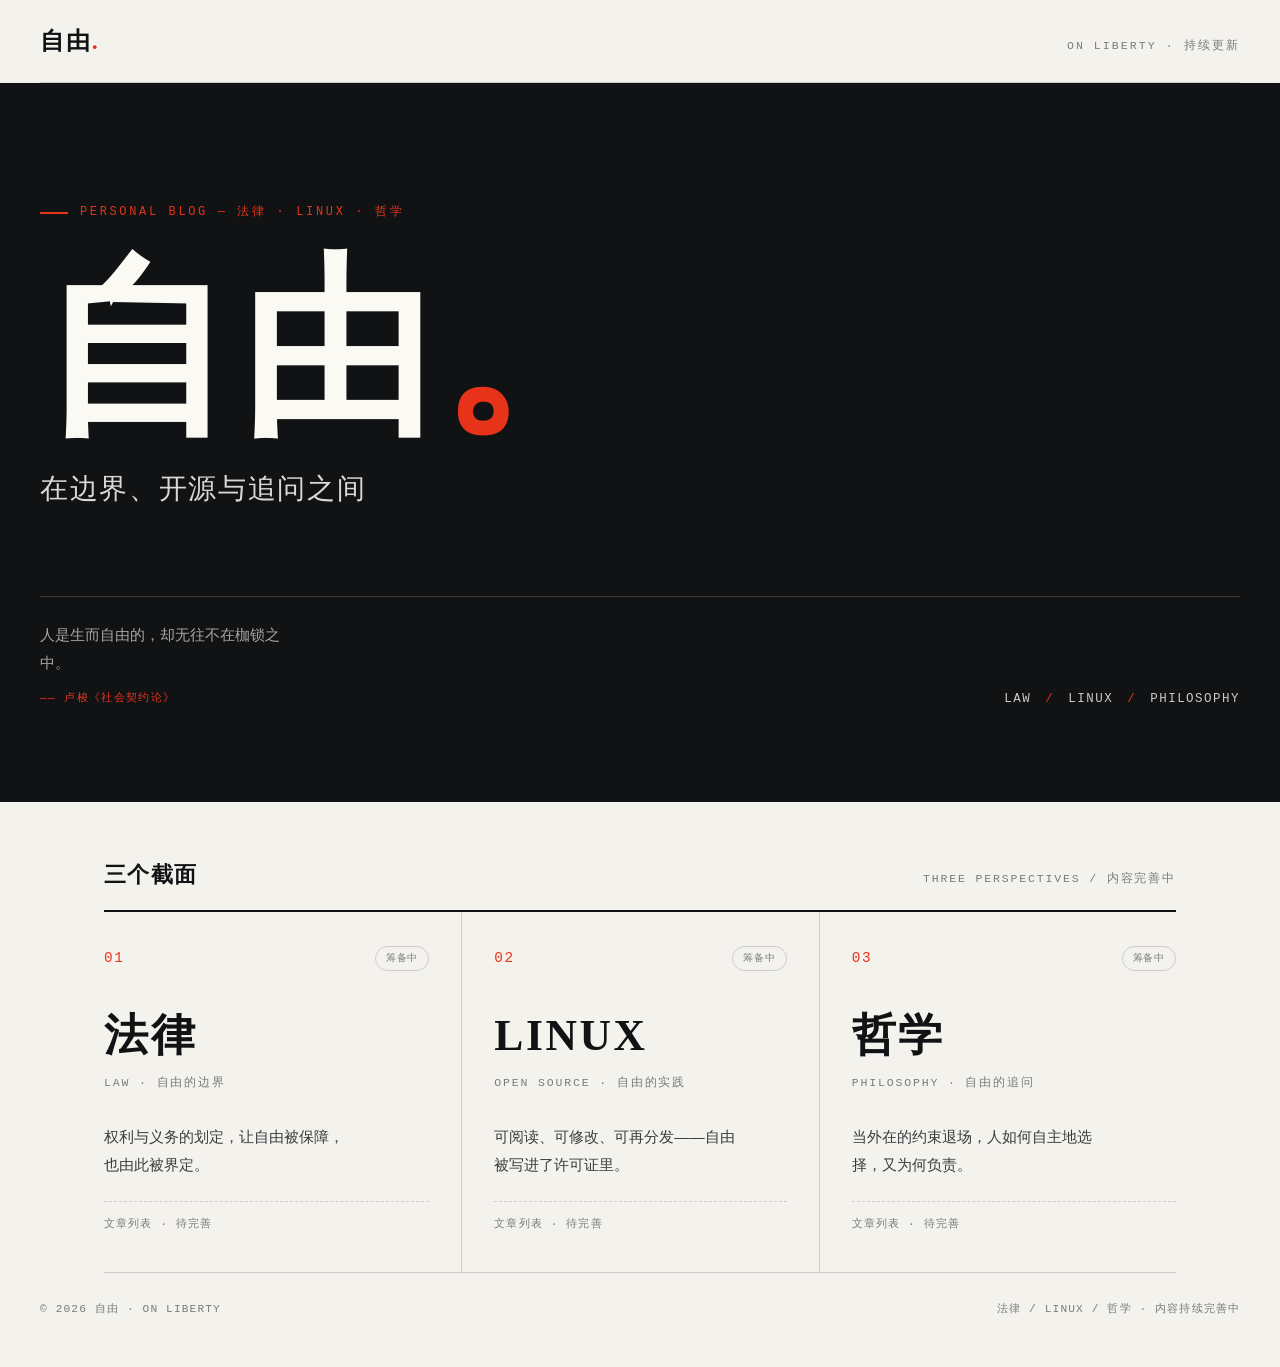
==== index.html @ ce032fa9 "Add files via upload" ====
<!DOCTYPE html>
<html lang="zh-CN">
<head>
  <meta charset="UTF-8">
  <meta name="viewport" content="width=device-width, initial-scale=1.0">
  <title>自由 · 法律 / LINUX / 哲学</title>
  <meta name="description" content="一个关于自由的个人博客：法律的边界、哲学的追问，与 Linux 的开源精神。">
  <style>
    :root {
      --paper: #F4F2ED;   /* 纸白 */
      --ink:   #111214;   /* 墨黑 */
      --red:   #E6331A;   /* 朱红 */
      --white: #FBF9F4;
      --muted: #7A7B7E;
      --line:  rgba(17, 18, 20, .16);
      --serif: "Noto Serif SC", "Source Han Serif SC", "Songti SC", "STSong", "SimSun", serif;
      --sans:  -apple-system, BlinkMacSystemFont, "PingFang SC", "Microsoft YaHei", "Helvetica Neue", Arial, sans-serif;
      --mono:  "SF Mono", "JetBrains Mono", "Roboto Mono", Consolas, "Courier New", monospace;
    }

    * { box-sizing: border-box; margin: 0; padding: 0; }
    html { scroll-behavior: smooth; }
    body {
      background: var(--paper);
      color: var(--ink);
      font-family: var(--sans);
      line-height: 1.6;
      -webkit-font-smoothing: antialiased;
      text-rendering: optimizeLegibility;
    }
    .wrap { max-width: 1200px; margin: 0 auto; padding: 0 clamp(20px, 5vw, 64px); }

    /* ---------- 页眉 ---------- */
    .site-header {
      display: flex; align-items: baseline; justify-content: space-between;
      padding: 22px 0; border-bottom: 1px solid var(--line);
    }
    .brand {
      font-family: var(--serif); font-size: 1.5rem; font-weight: 700;
      letter-spacing: .08em; color: var(--ink); text-decoration: none;
    }
    .brand i { color: var(--red); font-style: normal; }
    .header-meta {
      font-family: var(--mono); font-size: .72rem; letter-spacing: .18em;
      color: var(--muted); text-transform: uppercase;
    }

    /* ---------- 首屏 ---------- */
    .hero { background: var(--ink); color: var(--white); }
    .hero-inner { padding: clamp(64px, 10vw, 120px) 0 clamp(52px, 8vw, 92px); }
    .eyebrow {
      display: flex; align-items: center; gap: 12px;
      font-family: var(--mono); font-size: .75rem; letter-spacing: .22em;
      color: var(--red); text-transform: uppercase;
    }
    .eyebrow::before { content: ""; width: 28px; height: 2px; background: var(--red); }
    .hero-title {
      font-family: var(--serif); font-weight: 600;
      font-size: clamp(5rem, 16vw, 12rem); line-height: .98;
      letter-spacing: .04em; margin: 34px 0 22px;
    }
    .hero-title span { color: var(--red); }
    .hero-sub {
      font-family: var(--serif); letter-spacing: .06em;
      font-size: clamp(1.1rem, 2.4vw, 1.75rem); color: rgba(251, 249, 244, .86);
    }
    .hero-bottom {
      margin-top: clamp(48px, 7vw, 84px); padding-top: 24px;
      border-top: 1px solid rgba(251, 249, 244, .18);
      display: flex; flex-wrap: wrap; gap: 28px;
      align-items: flex-end; justify-content: space-between;
    }
    .quote {
      font-family: var(--serif); font-size: .95rem; line-height: 1.9;
      color: rgba(251, 249, 244, .64); max-width: 34ch;
    }
    .quote cite {
      display: block; margin-top: 10px; font-style: normal;
      font-family: var(--mono); font-size: .7rem; letter-spacing: .12em; color: var(--red);
    }
    .hero-tags {
      display: flex; gap: 14px; flex-wrap: wrap;
      font-family: var(--mono); font-size: .78rem; letter-spacing: .12em;
      color: rgba(251, 249, 244, .8);
    }
    .hero-tags span + span::before { content: "/"; margin-right: 14px; color: var(--red); }

    /* ---------- 板块 ---------- */
    .sections-head {
      display: flex; align-items: baseline; justify-content: space-between;
      padding: 56px 0 18px; border-bottom: 2px solid var(--ink);
    }
    .sections-head h2 { font-family: var(--serif); font-size: 1.35rem; letter-spacing: .06em; }
    .sections-head span {
      font-family: var(--mono); font-size: .72rem;
      letter-spacing: .16em; color: var(--muted);
    }
    .grid {
      display: grid; grid-template-columns: repeat(3, 1fr);
      border-bottom: 1px solid var(--line);
    }
    .card {
      display: flex; flex-direction: column; min-height: 340px;
      padding: 34px 32px 38px; border-left: 1px solid var(--line);
      transition: background .25s ease;
    }
    .card:first-child { border-left: none; padding-left: 0; }
    .card:last-child { padding-right: 0; }
    .card:hover { background: rgba(230, 51, 26, .045); }
    .card-top {
      display: flex; align-items: center; justify-content: space-between;
      font-family: var(--mono); font-size: .72rem; letter-spacing: .14em;
    }
    .num { color: var(--red); font-size: .9rem; }
    .status {
      color: var(--muted); border: 1px solid var(--line);
      border-radius: 100px; padding: 3px 10px; font-size: .65rem; letter-spacing: .08em;
    }
    .card h3 {
      font-family: var(--serif); font-size: clamp(2rem, 3.4vw, 2.75rem);
      letter-spacing: .06em; margin: 30px 0 4px; position: relative; width: fit-content;
    }
    .card h3::after {
      content: ""; position: absolute; left: 0; bottom: -6px;
      width: 0; height: 2px; background: var(--red); transition: width .3s ease;
    }
    .card:hover h3::after { width: 100%; }
    .card .en {
      font-family: var(--mono); font-size: .72rem; letter-spacing: .16em;
      color: var(--muted); text-transform: uppercase;
    }
    .card .desc {
      margin-top: auto; padding-top: 30px; max-width: 30ch;
      font-size: .95rem; line-height: 1.85; color: #3B3C40;
    }
    .card .todo {
      margin-top: 22px; padding-top: 14px; border-top: 1px dashed var(--line);
      font-family: var(--mono); font-size: .7rem; letter-spacing: .1em; color: var(--muted);
    }

    /* ---------- 页脚 ---------- */
    .site-footer {
      display: flex; flex-wrap: wrap; gap: 12px; justify-content: space-between;
      padding: 28px 0 48px;
      font-family: var(--mono); font-size: .7rem; letter-spacing: .1em; color: var(--muted);
    }

    /* ---------- 响应式 ---------- */
    @media (max-width: 860px) {
      .grid { grid-template-columns: 1fr; }
      .card, .card:first-child, .card:last-child {
        border-left: none; border-top: 1px solid var(--line);
        padding: 30px 0 34px; min-height: 0;
      }
      .card:first-child { border-top: none; }
      .card .desc { padding-top: 22px; }
      .hero-bottom { align-items: flex-start; flex-direction: column; }
    }
  </style>
</head>
<body>

  <header class="site-header wrap">
    <a class="brand" href="#">自由<i>.</i></a>
    <span class="header-meta">On Liberty · 持续更新</span>
  </header>

  <main>
    <!-- 首屏：站点主题与定位，后期可直接替换标语 -->
    <section class="hero">
      <div class="wrap hero-inner">
        <p class="eyebrow">Personal Blog — 法律 · LINUX · 哲学</p>
        <h1 class="hero-title">自由<span>。</span></h1>
        <p class="hero-sub">在边界、开源与追问之间</p>

        <div class="hero-bottom">
          <blockquote class="quote">
            人是生而自由的，却无往不在枷锁之中。
            <cite>—— 卢梭《社会契约论》</cite>
          </blockquote>
          <div class="hero-tags">
            <span>LAW</span><span>LINUX</span><span>PHILOSOPHY</span>
          </div>
        </div>
      </div>
    </section>

    <!-- 三大板块骨架：后续往每个 .card 内补充文章列表即可 -->
    <section class="wrap" aria-label="内容板块">
      <div class="sections-head">
        <h2>三个截面</h2>
        <span>THREE PERSPECTIVES / 内容完善中</span>
      </div>

      <div class="grid">

        <!-- 01 法律：后期在此补充文章条目，建议用 <ul><li><a href="文章链接">标题</a></li></ul> -->
        <article class="card" id="law">
          <div class="card-top">
            <span class="num">01</span>
            <span class="status">筹备中</span>
          </div>
          <h3>法律</h3>
          <p class="en">Law · 自由的边界</p>
          <p class="desc">权利与义务的划定，让自由被保障，也由此被界定。</p>
          <p class="todo">文章列表 · 待完善</p>
        </article>

        <!-- 02 LINUX：后期在此补充文章条目 -->
        <article class="card" id="linux">
          <div class="card-top">
            <span class="num">02</span>
            <span class="status">筹备中</span>
          </div>
          <h3>LINUX</h3>
          <p class="en">Open Source · 自由的实践</p>
          <p class="desc">可阅读、可修改、可再分发——自由被写进了许可证里。</p>
          <p class="todo">文章列表 · 待完善</p>
        </article>

        <!-- 03 哲学：后期在此补充文章条目 -->
        <article class="card" id="philosophy">
          <div class="card-top">
            <span class="num">03</span>
            <span class="status">筹备中</span>
          </div>
          <h3>哲学</h3>
          <p class="en">Philosophy · 自由的追问</p>
          <p class="desc">当外在的约束退场，人如何自主地选择，又为何负责。</p>
          <p class="todo">文章列表 · 待完善</p>
        </article>

      </div>
    </section>
  </main>

  <footer class="site-footer wrap">
    <span>© 2026 自由 · ON LIBERTY</span>
    <span>法律 / LINUX / 哲学 · 内容持续完善中</span>
  </footer>

</body>
</html>
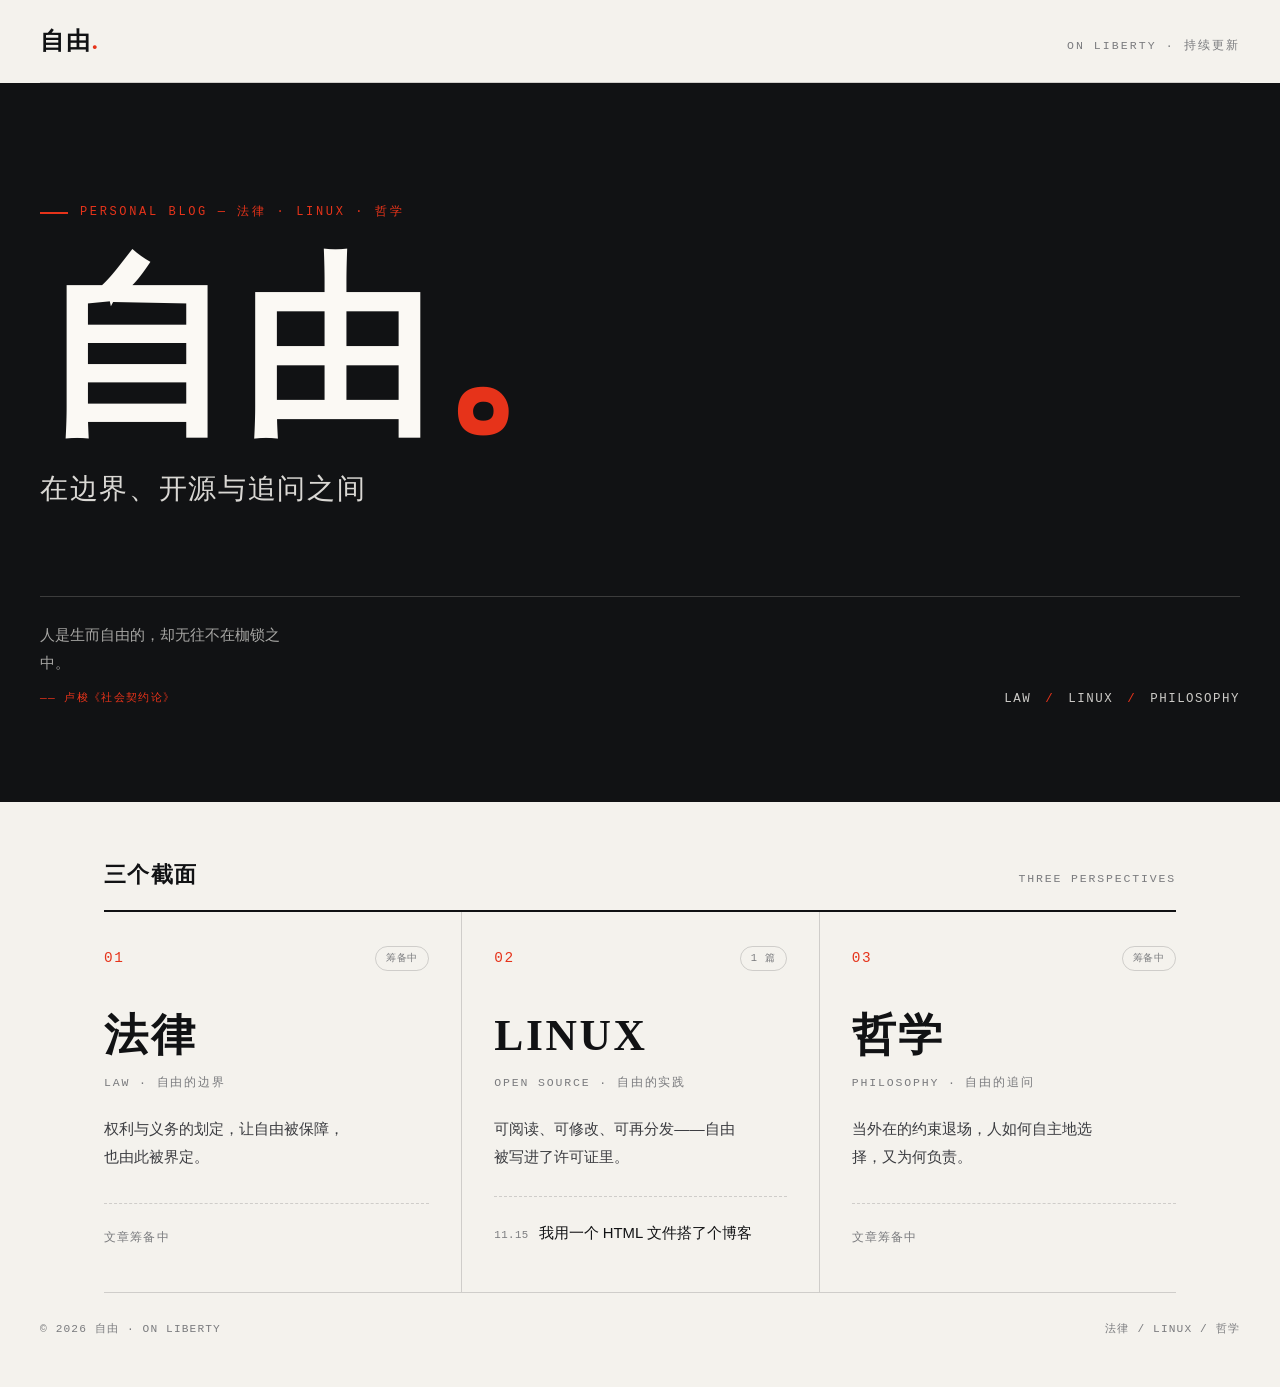
==== commit 00136a15: "Add files via upload" ====
--- a/index.html
+++ b/index.html
@@ -5,168 +5,22 @@
   <meta name="viewport" content="width=device-width, initial-scale=1.0">
   <title>自由 · 法律 / LINUX / 哲学</title>
   <meta name="description" content="一个关于自由的个人博客：法律的边界、哲学的追问，与 Linux 的开源精神。">
-  <style>
-    :root {
-      --paper: #F4F2ED;   /* 纸白 */
-      --ink:   #111214;   /* 墨黑 */
-      --red:   #E6331A;   /* 朱红 */
-      --white: #FBF9F4;
-      --muted: #7A7B7E;
-      --line:  rgba(17, 18, 20, .16);
-      --serif: "Noto Serif SC", "Source Han Serif SC", "Songti SC", "STSong", "SimSun", serif;
-      --sans:  -apple-system, BlinkMacSystemFont, "PingFang SC", "Microsoft YaHei", "Helvetica Neue", Arial, sans-serif;
-      --mono:  "SF Mono", "JetBrains Mono", "Roboto Mono", Consolas, "Courier New", monospace;
-    }
-
-    * { box-sizing: border-box; margin: 0; padding: 0; }
-    html { scroll-behavior: smooth; }
-    body {
-      background: var(--paper);
-      color: var(--ink);
-      font-family: var(--sans);
-      line-height: 1.6;
-      -webkit-font-smoothing: antialiased;
-      text-rendering: optimizeLegibility;
-    }
-    .wrap { max-width: 1200px; margin: 0 auto; padding: 0 clamp(20px, 5vw, 64px); }
-
-    /* ---------- 页眉 ---------- */
-    .site-header {
-      display: flex; align-items: baseline; justify-content: space-between;
-      padding: 22px 0; border-bottom: 1px solid var(--line);
-    }
-    .brand {
-      font-family: var(--serif); font-size: 1.5rem; font-weight: 700;
-      letter-spacing: .08em; color: var(--ink); text-decoration: none;
-    }
-    .brand i { color: var(--red); font-style: normal; }
-    .header-meta {
-      font-family: var(--mono); font-size: .72rem; letter-spacing: .18em;
-      color: var(--muted); text-transform: uppercase;
-    }
-
-    /* ---------- 首屏 ---------- */
-    .hero { background: var(--ink); color: var(--white); }
-    .hero-inner { padding: clamp(64px, 10vw, 120px) 0 clamp(52px, 8vw, 92px); }
-    .eyebrow {
-      display: flex; align-items: center; gap: 12px;
-      font-family: var(--mono); font-size: .75rem; letter-spacing: .22em;
-      color: var(--red); text-transform: uppercase;
-    }
-    .eyebrow::before { content: ""; width: 28px; height: 2px; background: var(--red); }
-    .hero-title {
-      font-family: var(--serif); font-weight: 600;
-      font-size: clamp(5rem, 16vw, 12rem); line-height: .98;
-      letter-spacing: .04em; margin: 34px 0 22px;
-    }
-    .hero-title span { color: var(--red); }
-    .hero-sub {
-      font-family: var(--serif); letter-spacing: .06em;
-      font-size: clamp(1.1rem, 2.4vw, 1.75rem); color: rgba(251, 249, 244, .86);
-    }
-    .hero-bottom {
-      margin-top: clamp(48px, 7vw, 84px); padding-top: 24px;
-      border-top: 1px solid rgba(251, 249, 244, .18);
-      display: flex; flex-wrap: wrap; gap: 28px;
-      align-items: flex-end; justify-content: space-between;
-    }
-    .quote {
-      font-family: var(--serif); font-size: .95rem; line-height: 1.9;
-      color: rgba(251, 249, 244, .64); max-width: 34ch;
-    }
-    .quote cite {
-      display: block; margin-top: 10px; font-style: normal;
-      font-family: var(--mono); font-size: .7rem; letter-spacing: .12em; color: var(--red);
-    }
-    .hero-tags {
-      display: flex; gap: 14px; flex-wrap: wrap;
-      font-family: var(--mono); font-size: .78rem; letter-spacing: .12em;
-      color: rgba(251, 249, 244, .8);
-    }
-    .hero-tags span + span::before { content: "/"; margin-right: 14px; color: var(--red); }
-
-    /* ---------- 板块 ---------- */
-    .sections-head {
-      display: flex; align-items: baseline; justify-content: space-between;
-      padding: 56px 0 18px; border-bottom: 2px solid var(--ink);
-    }
-    .sections-head h2 { font-family: var(--serif); font-size: 1.35rem; letter-spacing: .06em; }
-    .sections-head span {
-      font-family: var(--mono); font-size: .72rem;
-      letter-spacing: .16em; color: var(--muted);
-    }
-    .grid {
-      display: grid; grid-template-columns: repeat(3, 1fr);
-      border-bottom: 1px solid var(--line);
-    }
-    .card {
-      display: flex; flex-direction: column; min-height: 340px;
-      padding: 34px 32px 38px; border-left: 1px solid var(--line);
-      transition: background .25s ease;
-    }
-    .card:first-child { border-left: none; padding-left: 0; }
-    .card:last-child { padding-right: 0; }
-    .card:hover { background: rgba(230, 51, 26, .045); }
-    .card-top {
-      display: flex; align-items: center; justify-content: space-between;
-      font-family: var(--mono); font-size: .72rem; letter-spacing: .14em;
-    }
-    .num { color: var(--red); font-size: .9rem; }
-    .status {
-      color: var(--muted); border: 1px solid var(--line);
-      border-radius: 100px; padding: 3px 10px; font-size: .65rem; letter-spacing: .08em;
-    }
-    .card h3 {
-      font-family: var(--serif); font-size: clamp(2rem, 3.4vw, 2.75rem);
-      letter-spacing: .06em; margin: 30px 0 4px; position: relative; width: fit-content;
-    }
-    .card h3::after {
-      content: ""; position: absolute; left: 0; bottom: -6px;
-      width: 0; height: 2px; background: var(--red); transition: width .3s ease;
-    }
-    .card:hover h3::after { width: 100%; }
-    .card .en {
-      font-family: var(--mono); font-size: .72rem; letter-spacing: .16em;
-      color: var(--muted); text-transform: uppercase;
-    }
-    .card .desc {
-      margin-top: auto; padding-top: 30px; max-width: 30ch;
-      font-size: .95rem; line-height: 1.85; color: #3B3C40;
-    }
-    .card .todo {
-      margin-top: 22px; padding-top: 14px; border-top: 1px dashed var(--line);
-      font-family: var(--mono); font-size: .7rem; letter-spacing: .1em; color: var(--muted);
-    }
-
-    /* ---------- 页脚 ---------- */
-    .site-footer {
-      display: flex; flex-wrap: wrap; gap: 12px; justify-content: space-between;
-      padding: 28px 0 48px;
-      font-family: var(--mono); font-size: .7rem; letter-spacing: .1em; color: var(--muted);
-    }
-
-    /* ---------- 响应式 ---------- */
-    @media (max-width: 860px) {
-      .grid { grid-template-columns: 1fr; }
-      .card, .card:first-child, .card:last-child {
-        border-left: none; border-top: 1px solid var(--line);
-        padding: 30px 0 34px; min-height: 0;
-      }
-      .card:first-child { border-top: none; }
-      .card .desc { padding-top: 22px; }
-      .hero-bottom { align-items: flex-start; flex-direction: column; }
-    }
-  </style>
+  <link rel="canonical" href="https://blog.lianglianglaw.cn/">
+  <meta property="og:type" content="website">
+  <meta property="og:title" content="自由 · On Liberty">
+  <meta property="og:description" content="法律的边界、哲学的追问，与 Linux 的开源精神。">
+  <meta name="theme-color" content="#111214">
+  <link rel="stylesheet" href="assets/style.css">
 </head>
 <body>
 
   <header class="site-header wrap">
-    <a class="brand" href="#">自由<i>.</i></a>
+    <a class="brand" href="index.html">自由<i>.</i></a>
     <span class="header-meta">On Liberty · 持续更新</span>
   </header>
 
   <main>
-    <!-- 首屏：站点主题与定位，后期可直接替换标语 -->
+    <!-- 首屏：站点主题与定位 -->
     <section class="hero">
       <div class="wrap hero-inner">
         <p class="eyebrow">Personal Blog — 法律 · LINUX · 哲学</p>
@@ -185,16 +39,16 @@
       </div>
     </section>
 
-    <!-- 三大板块骨架：后续往每个 .card 内补充文章列表即可 -->
+    <!-- 三大板块：每篇文章是 articles/ 下的独立页面，在对应 .post-list 里加一条 <li> -->
     <section class="wrap" aria-label="内容板块">
       <div class="sections-head">
         <h2>三个截面</h2>
-        <span>THREE PERSPECTIVES / 内容完善中</span>
+        <span>THREE PERSPECTIVES</span>
       </div>
 
       <div class="grid">
 
-        <!-- 01 法律：后期在此补充文章条目，建议用 <ul><li><a href="文章链接">标题</a></li></ul> -->
+        <!-- 01 法律 -->
         <article class="card" id="law">
           <div class="card-top">
             <span class="num">01</span>
@@ -203,22 +57,29 @@
           <h3>法律</h3>
           <p class="en">Law · 自由的边界</p>
           <p class="desc">权利与义务的划定，让自由被保障，也由此被界定。</p>
-          <p class="todo">文章列表 · 待完善</p>
+          <ul class="post-list">
+            <li class="post-empty">文章筹备中</li>
+          </ul>
         </article>
 
-        <!-- 02 LINUX：后期在此补充文章条目 -->
+        <!-- 02 LINUX -->
         <article class="card" id="linux">
           <div class="card-top">
             <span class="num">02</span>
-            <span class="status">筹备中</span>
+            <span class="status">1 篇</span>
           </div>
           <h3>LINUX</h3>
           <p class="en">Open Source · 自由的实践</p>
           <p class="desc">可阅读、可修改、可再分发——自由被写进了许可证里。</p>
-          <p class="todo">文章列表 · 待完善</p>
+          <ul class="post-list">
+            <li>
+              <time datetime="2026-11-15">11.15</time>
+              <a href="articles/one-html-blog.html">我用一个 HTML 文件搭了个博客</a>
+            </li>
+          </ul>
         </article>
 
-        <!-- 03 哲学：后期在此补充文章条目 -->
+        <!-- 03 哲学 -->
         <article class="card" id="philosophy">
           <div class="card-top">
             <span class="num">03</span>
@@ -227,7 +88,9 @@
           <h3>哲学</h3>
           <p class="en">Philosophy · 自由的追问</p>
           <p class="desc">当外在的约束退场，人如何自主地选择，又为何负责。</p>
-          <p class="todo">文章列表 · 待完善</p>
+          <ul class="post-list">
+            <li class="post-empty">文章筹备中</li>
+          </ul>
         </article>
 
       </div>
@@ -236,7 +99,7 @@
 
   <footer class="site-footer wrap">
     <span>© 2026 自由 · ON LIBERTY</span>
-    <span>法律 / LINUX / 哲学 · 内容持续完善中</span>
+    <span>法律 / LINUX / 哲学</span>
   </footer>
 
 </body>
--- a/assets/style.css
+++ b/assets/style.css
@@ -0,0 +1,311 @@
+/* =========================================================
+   自由 · On Liberty — 全站样式
+   三色体系：纸白 / 墨黑 / 朱红
+   排版：衬线标题 + 等宽编号，细线分割，大留白
+   ========================================================= */
+
+:root {
+  --paper: #F4F2ED;   /* 纸白 */
+  --ink:   #111214;   /* 墨黑 */
+  --red:   #E6331A;   /* 朱红 */
+  --white: #FBF9F4;
+  --muted: #7A7B7E;
+  --line:  rgba(17, 18, 20, .16);
+  --serif: "Noto Serif SC", "Source Han Serif SC", "Songti SC", "STSong", "SimSun", serif;
+  --sans:  -apple-system, BlinkMacSystemFont, "PingFang SC", "Microsoft YaHei", "Helvetica Neue", Arial, sans-serif;
+  --mono:  "SF Mono", "JetBrains Mono", "Roboto Mono", Consolas, "Courier New", monospace;
+}
+
+* { box-sizing: border-box; margin: 0; padding: 0; }
+html { scroll-behavior: smooth; }
+body {
+  background: var(--paper);
+  color: var(--ink);
+  font-family: var(--sans);
+  line-height: 1.6;
+  -webkit-font-smoothing: antialiased;
+  text-rendering: optimizeLegibility;
+}
+.wrap { max-width: 1200px; margin: 0 auto; padding: 0 clamp(20px, 5vw, 64px); }
+
+/* ---------- 页眉 ---------- */
+.site-header {
+  display: flex; align-items: baseline; justify-content: space-between;
+  padding: 22px 0; border-bottom: 1px solid var(--line);
+}
+.brand {
+  font-family: var(--serif); font-size: 1.5rem; font-weight: 700;
+  letter-spacing: .08em; color: var(--ink); text-decoration: none;
+}
+.brand i { color: var(--red); font-style: normal; }
+.header-meta {
+  font-family: var(--mono); font-size: .72rem; letter-spacing: .18em;
+  color: var(--muted); text-transform: uppercase;
+}
+
+/* ---------- 首屏 ---------- */
+.hero { background: var(--ink); color: var(--white); }
+.hero-inner { padding: clamp(64px, 10vw, 120px) 0 clamp(52px, 8vw, 92px); }
+.eyebrow {
+  display: flex; align-items: center; gap: 12px;
+  font-family: var(--mono); font-size: .75rem; letter-spacing: .22em;
+  color: var(--red); text-transform: uppercase;
+}
+.eyebrow::before { content: ""; width: 28px; height: 2px; background: var(--red); }
+.hero-title {
+  font-family: var(--serif); font-weight: 600;
+  font-size: clamp(5rem, 16vw, 12rem); line-height: .98;
+  letter-spacing: .04em; margin: 34px 0 22px;
+}
+.hero-title span { color: var(--red); }
+.hero-sub {
+  font-family: var(--serif); letter-spacing: .06em;
+  font-size: clamp(1.1rem, 2.4vw, 1.75rem); color: rgba(251, 249, 244, .86);
+}
+.hero-bottom {
+  margin-top: clamp(48px, 7vw, 84px); padding-top: 24px;
+  border-top: 1px solid rgba(251, 249, 244, .18);
+  display: flex; flex-wrap: wrap; gap: 28px;
+  align-items: flex-end; justify-content: space-between;
+}
+.quote {
+  font-family: var(--serif); font-size: .95rem; line-height: 1.9;
+  color: rgba(251, 249, 244, .64); max-width: 34ch;
+}
+.quote cite {
+  display: block; margin-top: 10px; font-style: normal;
+  font-family: var(--mono); font-size: .7rem; letter-spacing: .12em; color: var(--red);
+}
+.hero-tags {
+  display: flex; gap: 14px; flex-wrap: wrap;
+  font-family: var(--mono); font-size: .78rem; letter-spacing: .12em;
+  color: rgba(251, 249, 244, .8);
+}
+.hero-tags span + span::before { content: "/"; margin-right: 14px; color: var(--red); }
+
+/* ---------- 板块 ---------- */
+.sections-head {
+  display: flex; align-items: baseline; justify-content: space-between;
+  padding: 56px 0 18px; border-bottom: 2px solid var(--ink);
+}
+.sections-head h2 { font-family: var(--serif); font-size: 1.35rem; letter-spacing: .06em; }
+.sections-head span {
+  font-family: var(--mono); font-size: .72rem;
+  letter-spacing: .16em; color: var(--muted);
+}
+.grid {
+  display: grid; grid-template-columns: repeat(3, 1fr);
+  border-bottom: 1px solid var(--line);
+}
+.card {
+  display: flex; flex-direction: column; min-height: 380px;
+  padding: 34px 32px 38px; border-left: 1px solid var(--line);
+  transition: background .25s ease;
+}
+.card:first-child { border-left: none; padding-left: 0; }
+.card:last-child { padding-right: 0; }
+.card:hover { background: rgba(230, 51, 26, .045); }
+.card-top {
+  display: flex; align-items: center; justify-content: space-between;
+  font-family: var(--mono); font-size: .72rem; letter-spacing: .14em;
+}
+.num { color: var(--red); font-size: .9rem; }
+.status {
+  color: var(--muted); border: 1px solid var(--line);
+  border-radius: 100px; padding: 3px 10px; font-size: .65rem; letter-spacing: .08em;
+}
+.card h3 {
+  font-family: var(--serif); font-size: clamp(2rem, 3.4vw, 2.75rem);
+  letter-spacing: .06em; margin: 30px 0 4px; position: relative; width: fit-content;
+}
+.card h3::after {
+  content: ""; position: absolute; left: 0; bottom: -6px;
+  width: 0; height: 2px; background: var(--red); transition: width .3s ease;
+}
+.card:hover h3::after { width: 100%; }
+.card .en {
+  font-family: var(--mono); font-size: .72rem; letter-spacing: .16em;
+  color: var(--muted); text-transform: uppercase;
+}
+.card .desc {
+  margin-top: 22px; max-width: 30ch;
+  font-size: .95rem; line-height: 1.85; color: #3B3C40;
+}
+
+/* 卡片内的文章列表 */
+.post-list {
+  margin-top: auto; padding-top: 18px;
+  border-top: 1px dashed var(--line);
+  list-style: none;
+}
+.post-list li {
+  display: flex; gap: 10px; align-items: baseline;
+  padding: 7px 0;
+}
+.post-list time {
+  flex: none; font-family: var(--mono);
+  font-size: .67rem; letter-spacing: .04em; color: var(--muted);
+}
+.post-list a {
+  color: var(--ink); text-decoration: none;
+  font-size: .93rem; line-height: 1.6;
+  border-bottom: 1px solid transparent;
+  transition: color .2s ease, border-color .2s ease;
+}
+.post-list a:hover { color: var(--red); border-bottom-color: var(--red); }
+.post-empty {
+  padding: 7px 0; font-family: var(--mono);
+  font-size: .72rem; letter-spacing: .1em; color: var(--muted);
+}
+
+/* ---------- 页脚 ---------- */
+.site-footer {
+  display: flex; flex-wrap: wrap; gap: 12px; justify-content: space-between;
+  padding: 28px 0 48px;
+  font-family: var(--mono); font-size: .7rem; letter-spacing: .1em; color: var(--muted);
+}
+
+/* =========================================================
+   文章页
+   ========================================================= */
+.article-wrap {
+  max-width: 780px; margin: 0 auto;
+  padding: 0 clamp(20px, 5vw, 40px) 80px;
+}
+.article-header { padding: 52px 0 34px; }
+.article-kicker {
+  display: flex; align-items: center; gap: 10px;
+  font-family: var(--mono); font-size: .72rem; letter-spacing: .2em;
+  color: var(--red); text-transform: uppercase;
+}
+.article-kicker::before { content: ""; width: 22px; height: 2px; background: var(--red); }
+.article-title {
+  font-family: var(--serif); font-weight: 600;
+  font-size: clamp(1.9rem, 4.6vw, 2.9rem); line-height: 1.28;
+  letter-spacing: .02em; margin: 20px 0 22px;
+}
+.article-meta {
+  display: flex; flex-wrap: wrap; gap: 12px;
+  font-family: var(--mono); font-size: .72rem; letter-spacing: .1em;
+  color: var(--muted);
+}
+.article-meta span + span::before { content: "·"; margin-right: 12px; color: var(--red); }
+
+/* 折叠目录（无 JS） */
+.toc {
+  margin: 0 0 8px; padding: 18px 0;
+  border-top: 2px solid var(--ink); border-bottom: 1px solid var(--line);
+}
+.toc summary {
+  cursor: pointer; list-style: none;
+  font-family: var(--mono); font-size: .7rem; letter-spacing: .18em;
+  color: var(--muted); text-transform: uppercase;
+}
+.toc summary::-webkit-details-marker { display: none; }
+.toc summary::after { content: "＋"; float: right; color: var(--red); font-size: .9rem; }
+.toc[open] summary::after { content: "－"; }
+.toc ol { list-style: none; padding: 0; margin: 16px 0 0; counter-reset: t; }
+.toc li { counter-increment: t; padding: 6px 0; }
+.toc li::before {
+  content: counter(t, decimal-leading-zero);
+  font-family: var(--mono); font-size: .67rem;
+  color: var(--red); margin-right: 14px;
+}
+.toc a { text-decoration: none; font-size: .9rem; color: #3B3C40; }
+.toc a:hover { color: var(--red); }
+
+/* 正文 */
+.article-body {
+  padding: 8px 0 0;
+  font-size: 1.04rem; line-height: 1.95; color: #2B2C30;
+  overflow-wrap: break-word;
+}
+.article-body > p:first-of-type { font-size: 1.1rem; color: #1A1B1E; }
+.article-body p { margin: 1.45em 0; }
+.article-body h2 {
+  font-family: var(--serif); font-weight: 600;
+  font-size: clamp(1.35rem, 2.6vw, 1.6rem); letter-spacing: .04em;
+  margin: 3.1em 0 1em; padding-top: 24px; position: relative;
+}
+.article-body h2::before {
+  content: ""; position: absolute; top: 0; left: 0;
+  width: 40px; height: 3px; background: var(--red);
+}
+.article-body h3 {
+  font-size: 1.06rem; font-weight: 700;
+  margin: 2.2em 0 .7em; letter-spacing: .02em;
+}
+.article-body ul, .article-body ol { margin: 1.4em 0; padding-left: 1.4em; }
+.article-body li { margin: .55em 0; }
+.article-body li::marker { color: var(--red); }
+.article-body strong { font-weight: 700; color: var(--ink); }
+.article-body a {
+  color: var(--ink); text-decoration: underline;
+  text-decoration-color: var(--red); text-decoration-thickness: 1px;
+  text-underline-offset: 3px;
+}
+.article-body a:hover { color: var(--red); }
+.article-body blockquote {
+  margin: 2em 0; padding: 6px 0 6px 22px;
+  border-left: 3px solid var(--red);
+  font-family: var(--serif); font-size: 1rem; line-height: 1.95; color: #4A4B50;
+}
+.article-body blockquote p { margin: .6em 0; }
+.article-body hr { border: none; border-top: 1px solid var(--line); margin: 3.2em 0; }
+
+/* 表格 */
+.article-body table {
+  width: 100%; border-collapse: collapse;
+  margin: 2em 0; font-size: .92rem; line-height: 1.7;
+}
+.article-body th {
+  text-align: left; font-weight: 700;
+  padding: 10px 12px; border-bottom: 2px solid var(--ink);
+}
+.article-body td {
+  padding: 10px 12px; border-bottom: 1px solid var(--line);
+  vertical-align: top;
+}
+
+/* 代码 */
+.article-body code {
+  font-family: var(--mono); font-size: .88em;
+  background: rgba(17, 18, 20, .07); padding: 2px 6px; border-radius: 2px;
+}
+.article-body pre {
+  background: #16171A; color: #E6E4DE;
+  padding: 20px 22px; margin: 2em 0; border-radius: 2px;
+  overflow-x: auto;
+  font-family: var(--mono); font-size: .84rem; line-height: 1.75;
+}
+.article-body pre code { background: none; padding: 0; font-size: inherit; color: inherit; }
+
+/* 文末导航 */
+.article-nav {
+  display: flex; flex-wrap: wrap; gap: 16px;
+  justify-content: space-between; align-items: baseline;
+  margin-top: 72px; padding-top: 24px;
+  border-top: 2px solid var(--ink);
+  font-family: var(--mono); font-size: .74rem; letter-spacing: .08em;
+}
+.article-nav a {
+  color: var(--ink); text-decoration: none;
+  border-bottom: 1px solid var(--red); padding-bottom: 2px;
+}
+.article-nav a:hover { color: var(--red); }
+.article-nav .nav-next { color: var(--muted); }
+
+/* ---------- 响应式 ---------- */
+@media (max-width: 860px) {
+  .grid { grid-template-columns: 1fr; }
+  .card, .card:first-child, .card:last-child {
+    border-left: none; border-top: 1px solid var(--line);
+    padding: 30px 0 34px; min-height: 0;
+  }
+  .card:first-child { border-top: none; }
+  .post-list { margin-top: 20px; }
+  .hero-bottom { align-items: flex-start; flex-direction: column; }
+  .article-header { padding: 36px 0 26px; }
+  .article-nav { flex-direction: column; align-items: flex-start; }
+  .article-body { font-size: 1rem; }
+}
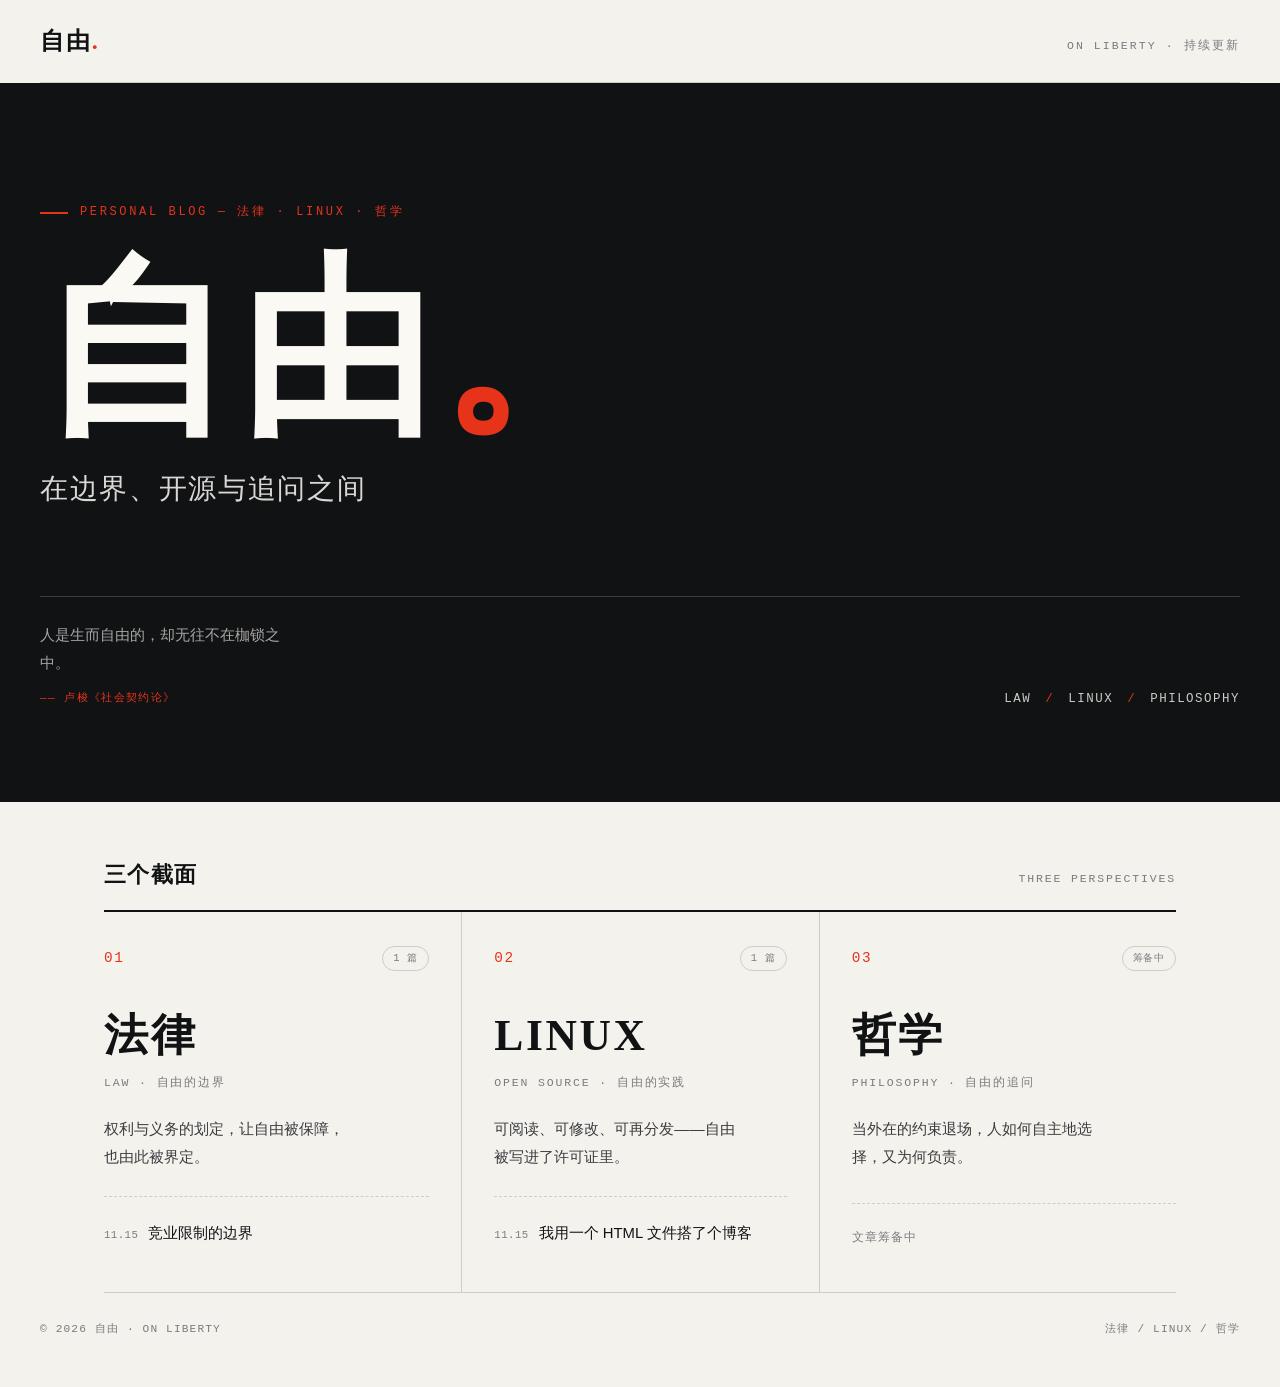
==== commit 7fab4e9c: "Add files via upload" ====
--- a/index.html
+++ b/index.html
@@ -52,13 +52,16 @@
         <article class="card" id="law">
           <div class="card-top">
             <span class="num">01</span>
-            <span class="status">筹备中</span>
+            <span class="status">1 篇</span>
           </div>
           <h3>法律</h3>
           <p class="en">Law · 自由的边界</p>
           <p class="desc">权利与义务的划定，让自由被保障，也由此被界定。</p>
           <ul class="post-list">
-            <li class="post-empty">文章筹备中</li>
+            <li>
+              <time datetime="2026-11-15">11.15</time>
+              <a href="articles/non-compete-boundary.html">竞业限制的边界</a>
+            </li>
           </ul>
         </article>
 
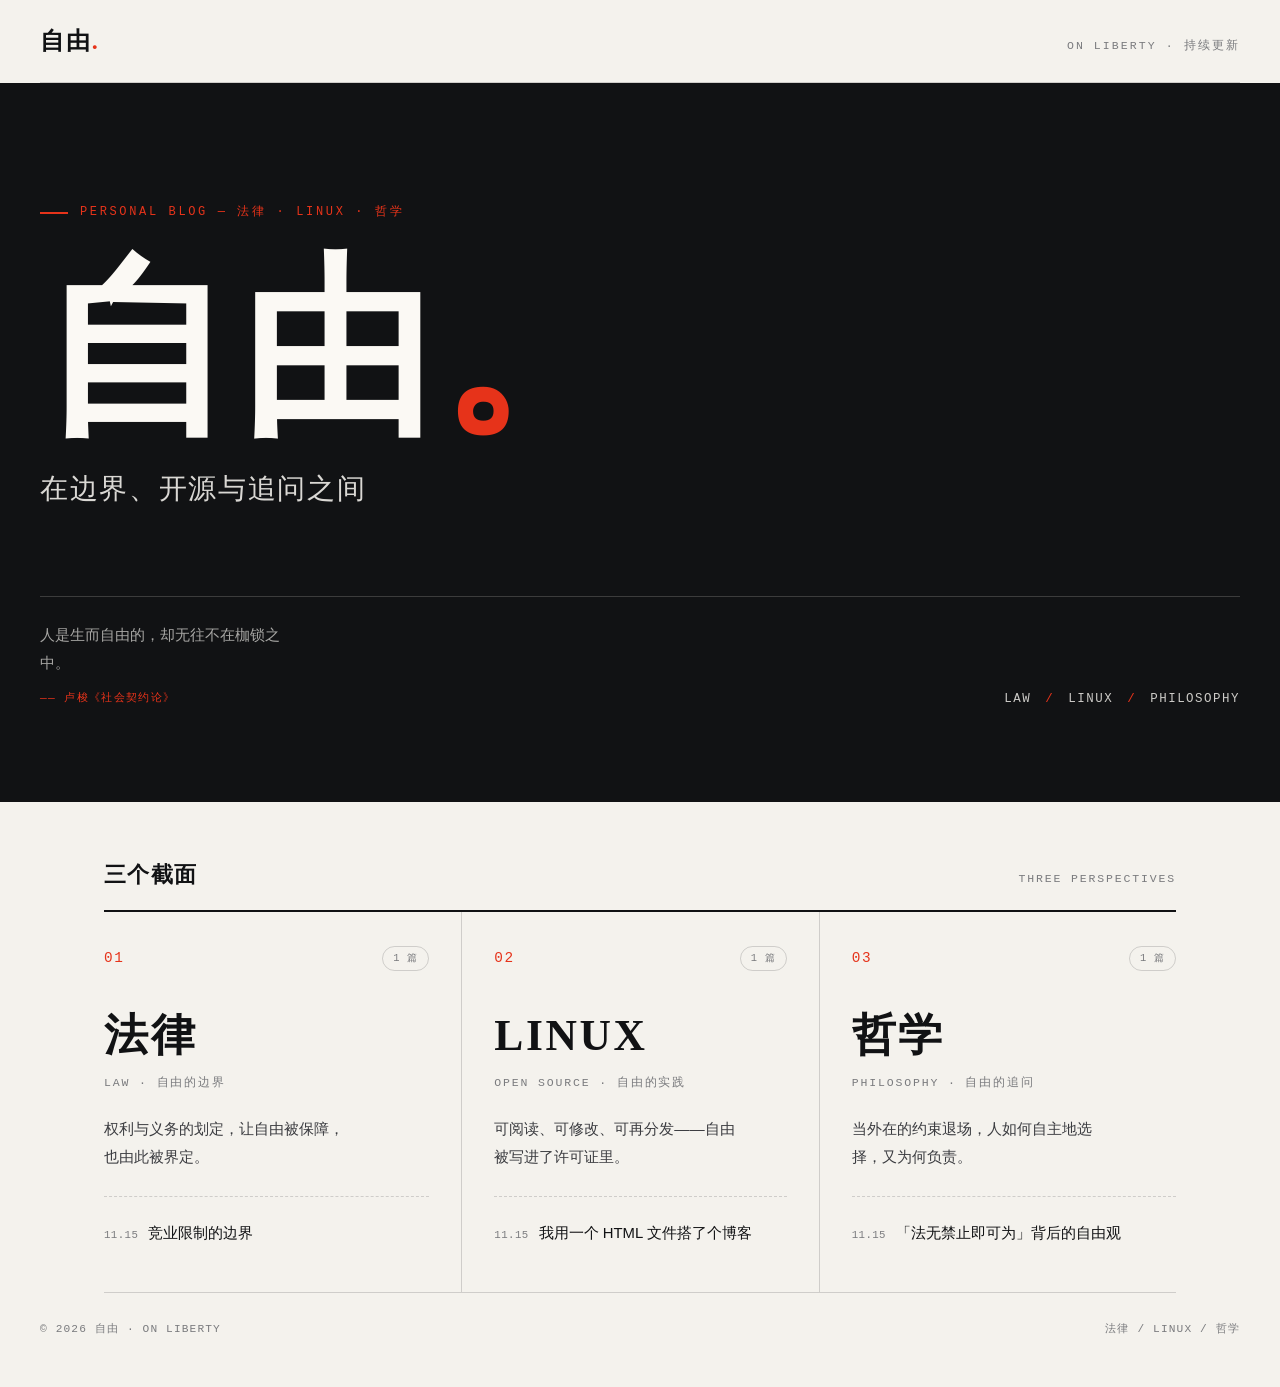
==== commit a714bf06: "Add files via upload" ====
--- a/index.html
+++ b/index.html
@@ -86,13 +86,16 @@
         <article class="card" id="philosophy">
           <div class="card-top">
             <span class="num">03</span>
-            <span class="status">筹备中</span>
+            <span class="status">1 篇</span>
           </div>
           <h3>哲学</h3>
           <p class="en">Philosophy · 自由的追问</p>
           <p class="desc">当外在的约束退场，人如何自主地选择，又为何负责。</p>
           <ul class="post-list">
-            <li class="post-empty">文章筹备中</li>
+            <li>
+              <time datetime="2026-11-15">11.15</time>
+              <a href="articles/freedom-where-law-is-silent.html">「法无禁止即可为」背后的自由观</a>
+            </li>
           </ul>
         </article>
 
--- a/assets/style.css
+++ b/assets/style.css
@@ -308,4 +308,7 @@
   .article-header { padding: 36px 0 26px; }
   .article-nav { flex-direction: column; align-items: flex-start; }
   .article-body { font-size: 1rem; }
-}
+  /* 窄屏下压缩表格内外边距，避免多列表格被挤成竖排 */
+  .article-body table { font-size: .84rem; }
+  .article-body th, .article-body td { padding: 9px 8px; }
+}
